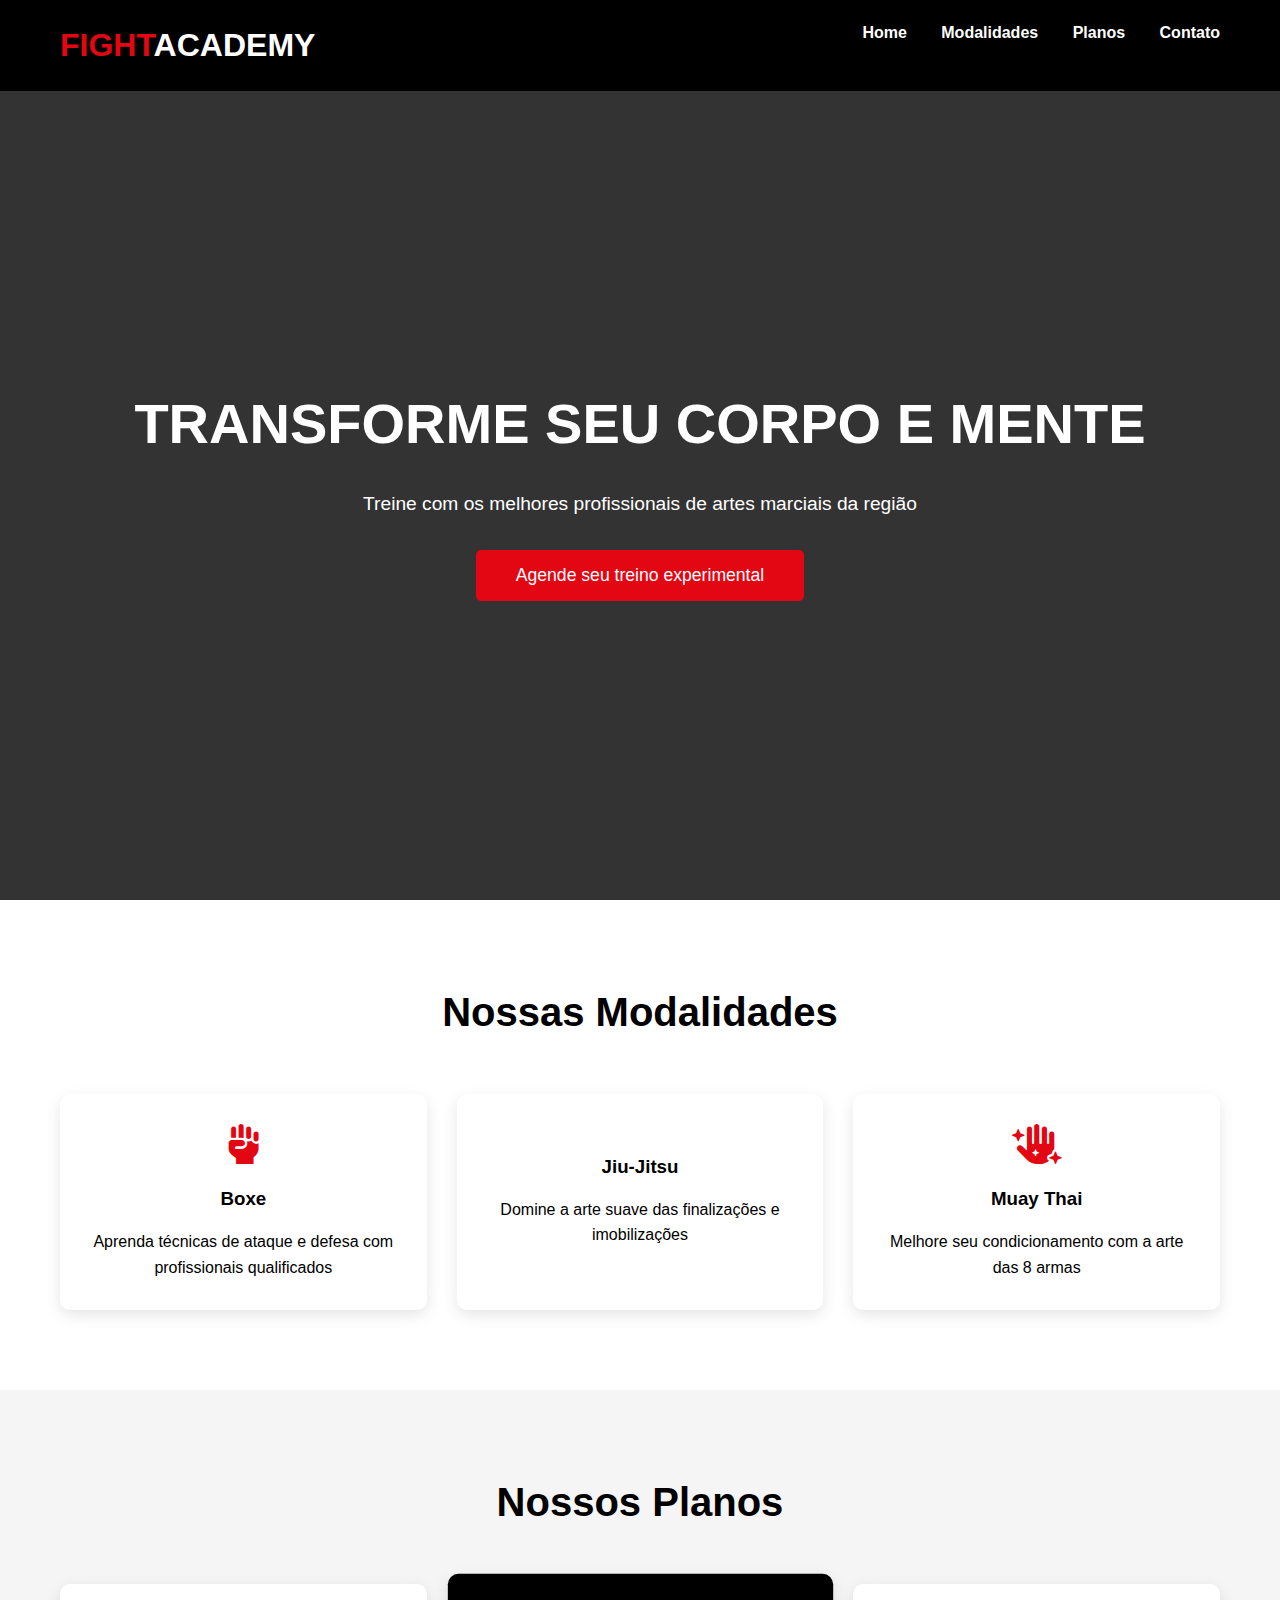
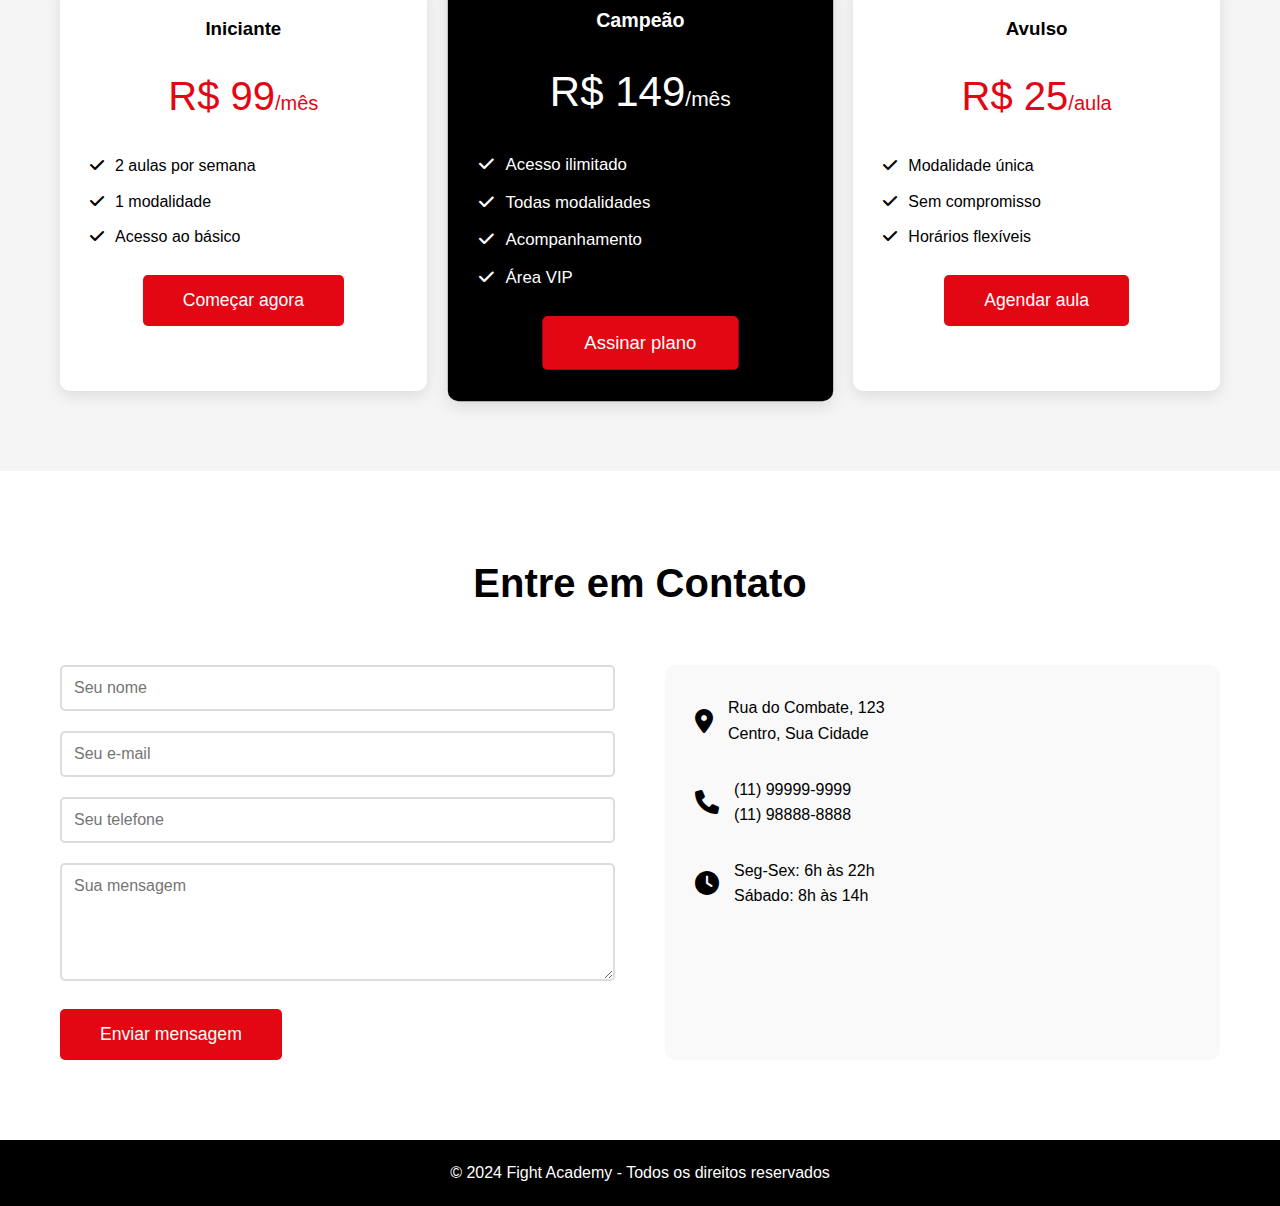
==== index.html @ f729830d "Add files via upload" ====
<!DOCTYPE html>
<html lang="pt-br">
<head>
    <meta charset="UTF-8">
    <meta name="viewport" content="width=device-width, initial-scale=1.0">
    <title>Fight Academy - Sua Melhor Versão</title>
    <link rel="stylesheet" href="style.css">
    <link rel="stylesheet" href="https://cdnjs.cloudflare.com/ajax/libs/font-awesome/6.0.0/css/all.min.css">
</head>
<body>
    <header>
        <div class="container">
            <h1 class="logo"><span>Fight</span>Academy</h1>
            <nav>
                <a href="#home">Home</a>
                <a href="#modalidades">Modalidades</a>
                <a href="#planos">Planos</a>
                <a href="#contato">Contato</a>
            </nav>
        </div>
    </header>

    <section class="hero" id="home">
        <div class="container">
            <div class="hero-content">
                <h1>Transforme seu corpo e mente</h1>
                <p>Treine com os melhores profissionais de artes marciais da região</p>
                <button class="cta-button">Agende seu treino experimental</button>
            </div>
        </div>
    </section>

    <section class="modalidades" id="modalidades">
        <div class="container">
            <h2>Nossas Modalidades</h2>
            <div class="cards">
                <div class="card">
                    <i class="fa-solid fa-hand-fist"></i>
                    <h3>Boxe</h3>
                    <p>Aprenda técnicas de ataque e defesa com profissionais qualificados</p>
                </div>
                <div class="card">
                    <i class="fa-solid fa-person-wrestling"></i>
                    <h3>Jiu-Jitsu</h3>
                    <p>Domine a arte suave das finalizações e imobilizações</p>
                </div>
                <div class="card">
                    <i class="fa-solid fa-hand-sparkles"></i>
                    <h3>Muay Thai</h3>
                    <p>Melhore seu condicionamento com a arte das 8 armas</p>
                </div>
            </div>
        </div>
    </section>

    <section class="planos" id="planos">
        <div class="container">
            <h2>Nossos Planos</h2>
            <div class="cards plano">
                <div class="card-plano">
                    <h3>Iniciante</h3>
                    <div class="preco">R$ 99<span>/mês</span></div>
                    <ul>
                        <li><i class="fa-solid fa-check vermelho"></i> 2 aulas por semana</li>
                        <li><i class="fa-solid fa-check vermelho"></i> 1 modalidade</li>
                        <li><i class="fa-solid fa-check vermelho"></i> Acesso ao básico</li>
                    </ul>
                    <button class="cta-button">Começar agora</button>
                </div>

                <div class="card-plano destaque">
                    <h3>Campeão</h3>
                    <div class="preco">R$ 149<span>/mês</span></div>
                    <ul>
                        <li><i class="fa-solid fa-check vermelho"></i> Acesso ilimitado</li>
                        <li><i class="fa-solid fa-check vermelho"></i> Todas modalidades</li>
                        <li><i class="fa-solid fa-check vermelho"></i> Acompanhamento</li>
                        <li><i class="fa-solid fa-check vermelho"></i> Área VIP</li>
                    </ul>
                    <button class="cta-button">Assinar plano</button>
                </div>

                <div class="card-plano">
                    <h3>Avulso</h3>
                    <div class="preco">R$ 25<span>/aula</span></div>
                    <ul>
                        <li><i class="fa-solid fa-check vermelho"></i> Modalidade única</li>
                        <li><i class="fa-solid fa-check vermelho"></i> Sem compromisso</li>
                        <li><i class="fa-solid fa-check vermelho"></i> Horários flexíveis</li>
                    </ul>
                    <button class="cta-button">Agendar aula</button>
                </div>
            </div>
        </div>
    </section>

    <section class="contato" id="contato">
        <div class="container">
            <h2>Entre em Contato</h2>
            <div id="form-status" class="form-status"></div>
            <div class="contato-content">
                <form class="contato-form" id="contatoForm" action="https://script.google.com/macros/s/AKfycbwcbn2Hwbp_YEuzOQ_D5yuPIqs0CC9_hliAOOfGq5In41Mh2wXVx2UPx7A0icIXFYeO5A/exec" method="POST">
                    <input type="hidden" name="timestamp" id="formTimestamp">
                    <input type="text" name="honeypot" style="display:none">
                    
                    <input type="text" name="nome" placeholder="Seu nome" required>
                    <input type="email" name="email" placeholder="Seu e-mail" required>
                    <input type="tel" name="telefone" placeholder="Seu telefone">
                    <textarea name="mensagem" rows="5" placeholder="Sua mensagem" required></textarea>
                    <button type="submit" class="cta-button">Enviar mensagem</button>
                </form>

                <div class="contato-info">
                    <div class="info-item">
                        <i class="fa-solid fa-map-marker-alt vermelho"></i>
                        <p>Rua do Combate, 123<br>Centro, Sua Cidade</p>
                    </div>
                    <div class="info-item">
                        <i class="fa-solid fa-phone vermelho"></i>
                        <p>(11) 99999-9999<br>(11) 98888-8888</p>
                    </div>
                    <div class="info-item">
                        <i class="fa-solid fa-clock vermelho"></i>
                        <p>Seg-Sex: 6h às 22h<br>Sábado: 8h às 14h</p>
                    </div>
                </div>
            </div>
        </div>
    </section>

    <footer>
        <div class="container">
            <p>© 2024 Fight Academy - Todos os direitos reservados</p>
        </div>
    </footer>
    <script src="script.js"></script>
</body>
</html>
---- style.css ----
/* Variáveis de cores */
:root {
    --vermelho: #e30613;
    --preto: #000000;
    --branco: #ffffff;
}

/* Reset e configurações básicas */
* {
    margin: 0;
    padding: 0;
    box-sizing: border-box;
    font-family: 'Arial', sans-serif;
}

body {
    line-height: 1.6;
}

.container {
    max-width: 1200px;
    margin: 0 auto;
    padding: 0 20px;
}

/* Header */
header {
    background-color: var(--preto);
    padding: 20px 0;
    position: fixed;
    width: 100%;
    z-index: 1000;
}

.logo {
    color: var(--branco);
    font-size: 2em;
    font-weight: bold;
    text-transform: uppercase;
    display: inline-block;
}

.logo span {
    color: var(--vermelho);
}

nav {
    float: right;
}

nav a {
    color: var(--branco);
    text-decoration: none;
    margin-left: 30px;
    font-weight: bold;
    transition: color 0.3s;
}

nav a:hover {
    color: var(--vermelho);
}

/* Seção Hero */
.hero {
    background: linear-gradient(rgba(0,0,0,0.8), rgba(0,0,0,0.8)),
                url('https://images.unsplash.com/photo-1550345332-09e3ac987658');
    background-size: cover;
    background-position: center;
    height: 100vh;
    display: flex;
    align-items: center;
    text-align: center;
    color: var(--branco);
    padding-top: 80px;
}

.hero-content h1 {
    font-size: 3.5em;
    margin-bottom: 20px;
    text-transform: uppercase;
}

.hero-content p {
    font-size: 1.2em;
    margin-bottom: 30px;
}

/* Botão CTA */
.cta-button {
    background-color: var(--vermelho);
    color: var(--branco);
    padding: 15px 40px;
    border: none;
    border-radius: 5px;
    font-size: 1.1em;
    cursor: pointer;
    transition: background-color 0.3s;
}

.cta-button:hover {
    background-color: #c10510;
}

/* Modalidades */
.modalidades {
    padding: 80px 0;
    background-color: var(--branco);
}

.modalidades h2 {
    text-align: center;
    font-size: 2.5em;
    margin-bottom: 50px;
    color: var(--preto);
}

.cards {
    display: grid;
    grid-template-columns: repeat(auto-fit, minmax(300px, 1fr));
    gap: 30px;
}

.card {
    background-color: var(--branco);
    padding: 30px;
    border-radius: 10px;
    box-shadow: 0 5px 15px rgba(0,0,0,0.1);
    text-align: center;
}

.card i {
    font-size: 2.5em;
    color: var(--vermelho);
    margin-bottom: 20px;
}

.card h3 {
    color: var(--preto);
    margin-bottom: 15px;
}

/* Footer */
footer {
    background-color: var(--preto);
    color: var(--branco);
    padding: 20px 0;
    text-align: center;
}

/* Responsivo */
@media (max-width: 768px) {
    nav {
        float: none;
        text-align: center;
        margin-top: 15px;
    }

    nav a {
        margin: 0 15px;
    }

    .hero-content h1 {
        font-size: 2.5em;
    }

    .cards {
        grid-template-columns: 1fr;
    }
}

/* Seção Planos */
.planos {
    padding: 80px 0;
    background-color: #f5f5f5;
}

.planos h2 {
    text-align: center;
    font-size: 2.5em;
    margin-bottom: 50px;
    color: var(--preto);
}

.cards.plano {
    display: grid;
    gap: 30px;
    grid-template-columns: repeat(auto-fit, minmax(280px, 1fr));
}

.card-plano {
    background-color: var(--branco);
    padding: 30px;
    border-radius: 10px;
    text-align: center;
    box-shadow: 0 5px 15px rgba(0,0,0,0.1);
}

.card-plano.destaque {
    transform: scale(1.05);
    background-color: var(--preto);
    color: var(--branco);
}

.card-plano.destaque h3,
.card-plano.destaque .preco {
    color: var(--branco);
}

.preco {
    font-size: 2.5em;
    color: var(--vermelho);
    margin: 20px 0;
}

.preco span {
    font-size: 0.5em;
    color: inherit;
}

.card-plano ul {
    list-style: none;
    margin: 25px 0;
}

.card-plano li {
    margin: 10px 0;
    text-align: left;
    padding-left: 25px;
    position: relative;
}

.card-plano li i {
    position: absolute;
    left: 0;
    top: 4px;
}

/* Seção Contato */
.contato {
    padding: 80px 0;
    background-color: var(--branco);
}

.contato h2 {
    text-align: center;
    font-size: 2.5em;
    margin-bottom: 50px;
    color: var(--preto);
}

.contato-content {
    display: grid;
    grid-template-columns: 1fr 1fr;
    gap: 50px;
}

.contato-form input,
.contato-form textarea {
    width: 100%;
    padding: 12px;
    margin-bottom: 20px;
    border: 2px solid #ddd;
    border-radius: 5px;
    font-size: 1em;
}

.contato-form input:focus,
.contato-form textarea:focus {
    outline: none;
    border-color: var(--vermelho);
}

.contato-info {
    background-color: #f9f9f9;
    padding: 30px;
    border-radius: 10px;
}

.info-item {
    margin-bottom: 30px;
    display: flex;
    align-items: center;
    gap: 15px;
}

.info-item i {
    font-size: 1.5em;
}

/* Responsivo */
@media (max-width: 768px) {
    .contato-content {
        grid-template-columns: 1fr;
    }
    
    .card-plano.destaque {
        transform: scale(1);
    }
}

/* Página de obrigado */
.hero-content .cta-wrapper {
    margin-top: 40px;
}

/* Animação de check */
.check-animation {
    width: 100px;
    height: 100px;
    border-radius: 50%;
    background-color: var(--vermelho);
    margin: 0 auto 30px;
    position: relative;
    animation: scaleUp 0.5s ease-in-out;
}

.check-animation::after {
    content: '';
    position: absolute;
    left: 25px;
    top: 45px;
    width: 40px;
    height: 20px;
    border-left: 5px solid var(--branco);
    border-bottom: 5px solid var(--branco);
    transform: rotate(-45deg);
}

@keyframes scaleUp {
    0% { transform: scale(0) }
    80% { transform: scale(1.1) }
    100% { transform: scale(1) }
}

.form-status {
    margin: 20px 0;
    text-align: center;
  }
  
  .success-message {
    color: #2ecc71;
    background: #ecfdf5;
    padding: 15px;
    border-radius: 5px;
    border: 1px solid #2ecc71;
  }
  
  .error-message {
    color: #e74c3c;
    background: #fef2f2;
    padding: 15px;
    border-radius: 5px;
    border: 1px solid #e74c3c;
  }
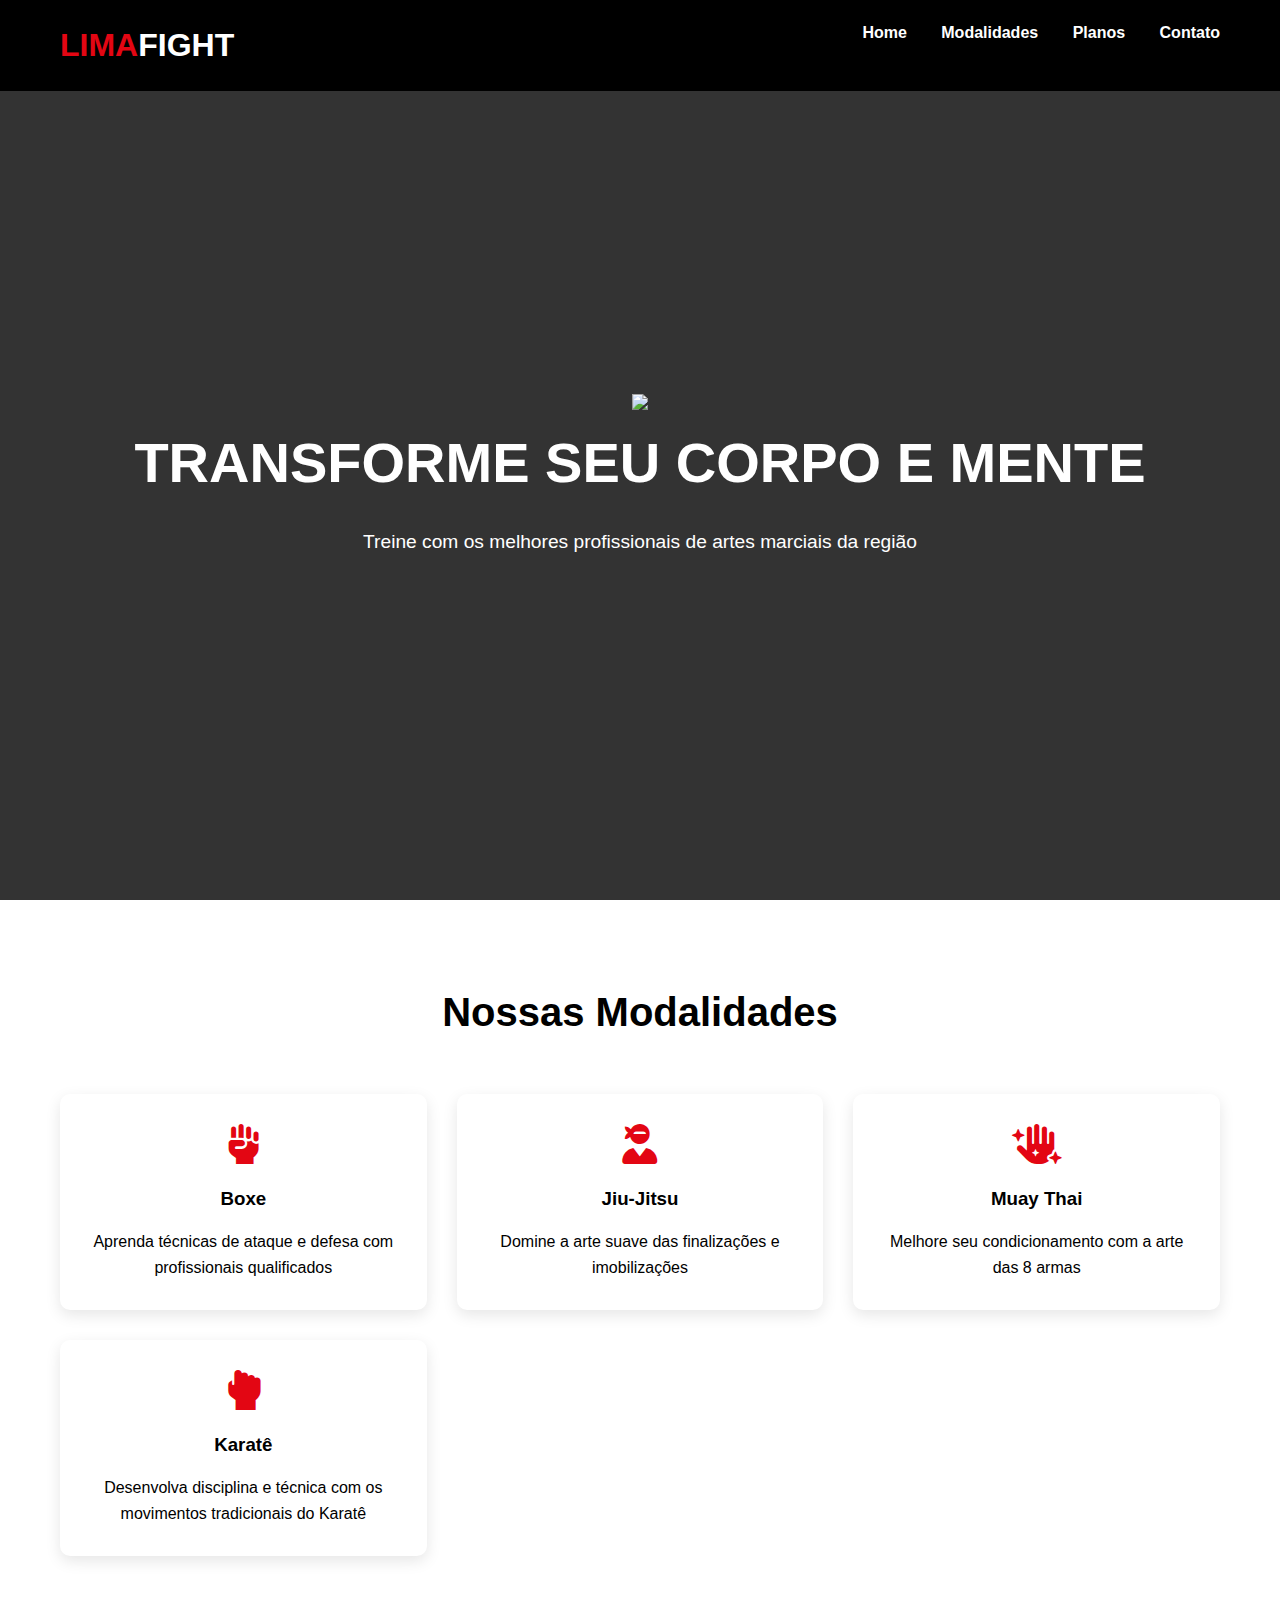
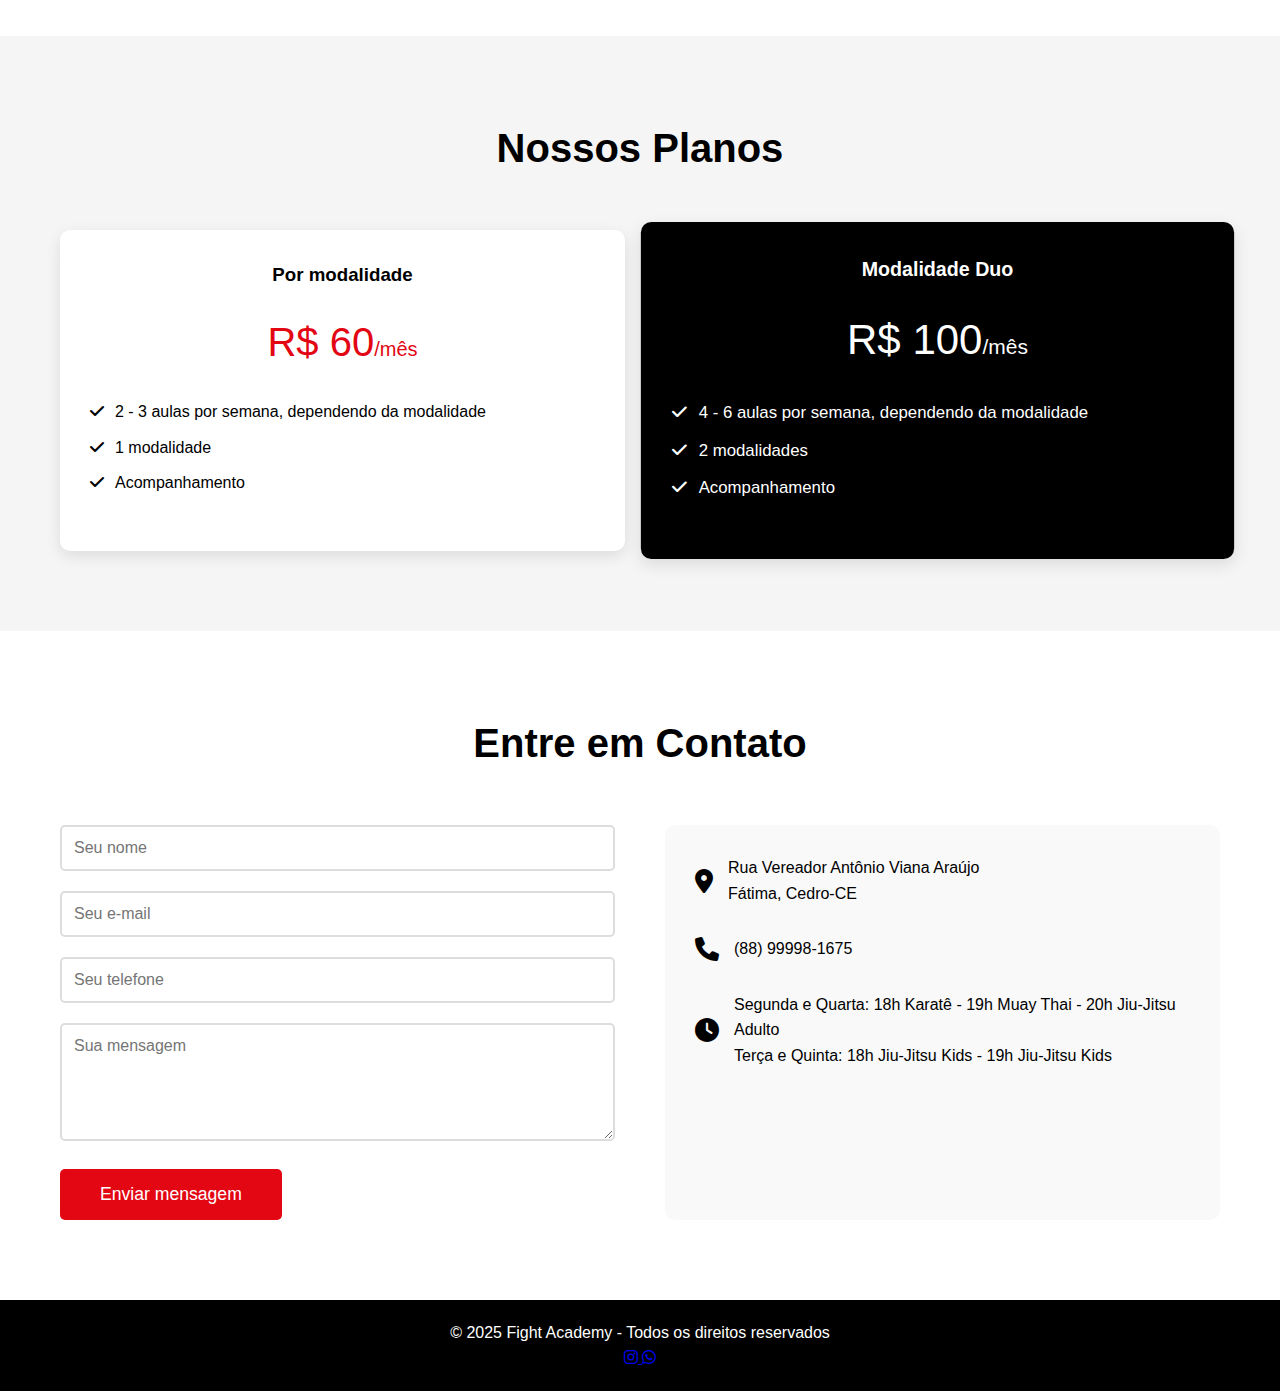
==== commit 215c1e3d: "Update index.html" ====
--- a/index.html
+++ b/index.html
@@ -3,136 +3,142 @@
 <head>
     <meta charset="UTF-8">
     <meta name="viewport" content="width=device-width, initial-scale=1.0">
-    <title>Fight Academy - Sua Melhor Versão</title>
+    <title>Lima Fight- Sua Melhor Versão</title>
     <link rel="stylesheet" href="style.css">
     <link rel="stylesheet" href="https://cdnjs.cloudflare.com/ajax/libs/font-awesome/6.0.0/css/all.min.css">
+    <link rel="preconnect" href="https://fonts.googleapis.com">
+    <link rel="preconnect" href="https://fonts.gstatic.com" crossorigin>
+    <link href="https://fonts.googleapis.com/css2?family=League+Spartan:wght@100..900&display=swap" rel="stylesheet">
 </head>
 <body>
-    <header>
-        <div class="container">
-            <h1 class="logo"><span>Fight</span>Academy</h1>
-            <nav>
-                <a href="#home">Home</a>
-                <a href="#modalidades">Modalidades</a>
-                <a href="#planos">Planos</a>
-                <a href="#contato">Contato</a>
-            </nav>
+  <header>
+    <div class="container">
+      <h1 class="logo"><span>Lima</span>Fight</h1>
+      <nav class="nav-links">
+        <a href="#home">Home</a>
+        <a href="#modalidades">Modalidades</a>
+        <a href="#planos">Planos</a>
+        <a href="#contato">Contato</a>
+      </nav>
+      
+    </div>
+  </header>
+
+  <section class="hero" id="home">
+    <div class="container">
+        <img src="logo_limafight.png">
+      <div class="hero-content">
+        <h1>Transforme seu corpo e mente</h1>
+        <p>Treine com os melhores profissionais de artes marciais da região</p>
+      </div>
+    </div>
+  </section>
+
+  <section class="modalidades" id="modalidades">
+    <div class="container">
+      <h2>Nossas Modalidades</h2>
+      <div class="cards">
+        <div class="card">
+          <i class="fa-solid fa-hand-fist"></i>
+          <h3>Boxe</h3>
+          <p>Aprenda técnicas de ataque e defesa com profissionais qualificados</p>
         </div>
-    </header>
+        <div class="card">
+          <i class="fa-solid fa-user-ninja"></i>
+          <h3>Jiu-Jitsu</h3>
+          <p>Domine a arte suave das finalizações e imobilizações</p>
+        </div>
+        <div class="card">
+          <i class="fa-solid fa-hand-sparkles"></i>
+          <h3>Muay Thai</h3>
+          <p>Melhore seu condicionamento com a arte das 8 armas</p>
+        </div>
+        <div class="card">
+          <i class="fa-solid fa-hand-rock"></i>
+          <h3>Karatê</h3>
+          <p>Desenvolva disciplina e técnica com os movimentos tradicionais do Karatê</p>
+        </div>
+      </div>
+    </div>
+  </section>
 
-    <section class="hero" id="home">
-        <div class="container">
-            <div class="hero-content">
-                <h1>Transforme seu corpo e mente</h1>
-                <p>Treine com os melhores profissionais de artes marciais da região</p>
-                <button class="cta-button">Agende seu treino experimental</button>
-            </div>
+  <section class="planos" id="planos">
+    <div class="container">
+      <h2>Nossos Planos</h2>
+      <div class="cards plano">
+        <div class="card-plano">
+          <h3>Por modalidade</h3>
+          <div class="preco">R$ 60<span>/mês</span></div>
+          <ul>
+            <li><i class="fa-solid fa-check vermelho"></i> 2 - 3 aulas por semana, dependendo da modalidade</li>
+            <li><i class="fa-solid fa-check vermelho"></i> 1 modalidade</li>
+            <li><i class="fa-solid fa-check vermelho"></i> Acompanhamento</li>
+          </ul>
         </div>
-    </section>
 
-    <section class="modalidades" id="modalidades">
-        <div class="container">
-            <h2>Nossas Modalidades</h2>
-            <div class="cards">
-                <div class="card">
-                    <i class="fa-solid fa-hand-fist"></i>
-                    <h3>Boxe</h3>
-                    <p>Aprenda técnicas de ataque e defesa com profissionais qualificados</p>
-                </div>
-                <div class="card">
-                    <i class="fa-solid fa-person-wrestling"></i>
-                    <h3>Jiu-Jitsu</h3>
-                    <p>Domine a arte suave das finalizações e imobilizações</p>
-                </div>
-                <div class="card">
-                    <i class="fa-solid fa-hand-sparkles"></i>
-                    <h3>Muay Thai</h3>
-                    <p>Melhore seu condicionamento com a arte das 8 armas</p>
-                </div>
-            </div>
+        <div class="card-plano destaque">
+          <h3>Modalidade Duo</h3>
+          <div class="preco">R$ 100<span>/mês</span></div>
+          <ul>
+            <li><i class="fa-solid fa-check vermelho"></i> 4 - 6 aulas por semana, dependendo da modalidade</li>
+            <li><i class="fa-solid fa-check vermelho"></i> 2 modalidades</li>
+            <li><i class="fa-solid fa-check vermelho"></i> Acompanhamento</li>
+          </ul>
         </div>
-    </section>
+      </div>
+    </div>
+  </section>
 
-    <section class="planos" id="planos">
-        <div class="container">
-            <h2>Nossos Planos</h2>
-            <div class="cards plano">
-                <div class="card-plano">
-                    <h3>Iniciante</h3>
-                    <div class="preco">R$ 99<span>/mês</span></div>
-                    <ul>
-                        <li><i class="fa-solid fa-check vermelho"></i> 2 aulas por semana</li>
-                        <li><i class="fa-solid fa-check vermelho"></i> 1 modalidade</li>
-                        <li><i class="fa-solid fa-check vermelho"></i> Acesso ao básico</li>
-                    </ul>
-                    <button class="cta-button">Começar agora</button>
-                </div>
+  <section class="contato" id="contato">
+    <div class="container">
+      <h2>Entre em Contato</h2>
+      <div id="form-status" class="form-status"></div>
+      <div class="contato-content">
+        <form class="contato-form" id="contatoForm" action="https://script.google.com/macros/s/AKfycbwcbn2Hwbp_YEuzOQ_D5yuPIqs0CC9_hliAOOfGq5In41Mh2wXVx2UPx7A0icIXFYeO5A/exec" method="POST">
+          <input type="hidden" name="timestamp" id="formTimestamp">
+          <input type="text" name="honeypot" style="display:none">
+          <input type="text" name="nome" placeholder="Seu nome" required>
+          <input type="email" name="email" placeholder="Seu e-mail" required>
+          <input type="tel" name="telefone" placeholder="Seu telefone">
+          <textarea name="mensagem" rows="5" placeholder="Sua mensagem" required></textarea>
+          <button type="submit" class="cta-button">Enviar mensagem</button>
+        </form>
 
-                <div class="card-plano destaque">
-                    <h3>Campeão</h3>
-                    <div class="preco">R$ 149<span>/mês</span></div>
-                    <ul>
-                        <li><i class="fa-solid fa-check vermelho"></i> Acesso ilimitado</li>
-                        <li><i class="fa-solid fa-check vermelho"></i> Todas modalidades</li>
-                        <li><i class="fa-solid fa-check vermelho"></i> Acompanhamento</li>
-                        <li><i class="fa-solid fa-check vermelho"></i> Área VIP</li>
-                    </ul>
-                    <button class="cta-button">Assinar plano</button>
-                </div>
+        <div class="contato-info">
+          <div class="info-item">
+            <i class="fa-solid fa-map-marker-alt vermelho"></i>
+            <p>Rua Vereador Antônio Viana Araújo<br>Fátima, Cedro-CE</p>
+          </div>
+          <div class="info-item">
+            <i class="fa-solid fa-phone vermelho"></i>
+            <p>(88) 99998-1675</p>
+          </div>
+          <div class="info-item">
+            <i class="fa-solid fa-clock vermelho"></i>
+            <p>
+              Segunda e Quarta: 18h Karatê - 19h Muay Thai - 20h Jiu-Jitsu Adulto<br>
+              Terça e Quinta: 18h Jiu-Jitsu Kids - 19h Jiu-Jitsu Kids
+            </p>
+          </div>
+        </div>
+      </div>
+    </div>
+  </section>
 
-                <div class="card-plano">
-                    <h3>Avulso</h3>
-                    <div class="preco">R$ 25<span>/aula</span></div>
-                    <ul>
-                        <li><i class="fa-solid fa-check vermelho"></i> Modalidade única</li>
-                        <li><i class="fa-solid fa-check vermelho"></i> Sem compromisso</li>
-                        <li><i class="fa-solid fa-check vermelho"></i> Horários flexíveis</li>
-                    </ul>
-                    <button class="cta-button">Agendar aula</button>
-                </div>
-            </div>
-        </div>
-    </section>
-
-    <section class="contato" id="contato">
-        <div class="container">
-            <h2>Entre em Contato</h2>
-            <div id="form-status" class="form-status"></div>
-            <div class="contato-content">
-                <form class="contato-form" id="contatoForm" action="https://script.google.com/macros/s/AKfycbwcbn2Hwbp_YEuzOQ_D5yuPIqs0CC9_hliAOOfGq5In41Mh2wXVx2UPx7A0icIXFYeO5A/exec" method="POST">
-                    <input type="hidden" name="timestamp" id="formTimestamp">
-                    <input type="text" name="honeypot" style="display:none">
-                    
-                    <input type="text" name="nome" placeholder="Seu nome" required>
-                    <input type="email" name="email" placeholder="Seu e-mail" required>
-                    <input type="tel" name="telefone" placeholder="Seu telefone">
-                    <textarea name="mensagem" rows="5" placeholder="Sua mensagem" required></textarea>
-                    <button type="submit" class="cta-button">Enviar mensagem</button>
-                </form>
-
-                <div class="contato-info">
-                    <div class="info-item">
-                        <i class="fa-solid fa-map-marker-alt vermelho"></i>
-                        <p>Rua do Combate, 123<br>Centro, Sua Cidade</p>
-                    </div>
-                    <div class="info-item">
-                        <i class="fa-solid fa-phone vermelho"></i>
-                        <p>(11) 99999-9999<br>(11) 98888-8888</p>
-                    </div>
-                    <div class="info-item">
-                        <i class="fa-solid fa-clock vermelho"></i>
-                        <p>Seg-Sex: 6h às 22h<br>Sábado: 8h às 14h</p>
-                    </div>
-                </div>
-            </div>
-        </div>
-    </section>
-
-    <footer>
-        <div class="container">
-            <p>© 2024 Fight Academy - Todos os direitos reservados</p>
-        </div>
-    </footer>
-    <script src="script.js"></script>
+  <footer>
+    <div class="container">
+      <p>© 2025 Fight Academy - Todos os direitos reservados</p>
+      <div class="social-icons">
+        <a href="https://www.instagram.com/lima_fight" target="_blank" aria-label="Instagram">
+          <i class="fa-brands fa-instagram"></i>
+        </a>
+        <a href="https://wa.me/5588999981675" target="_blank" aria-label="WhatsApp">
+          <i class="fa-brands fa-whatsapp"></i>
+        </a>
+      </div>
+    </div>
+  </footer>
+    
+  <script src="script.js"></script>
 </body>
-</html>+</html>
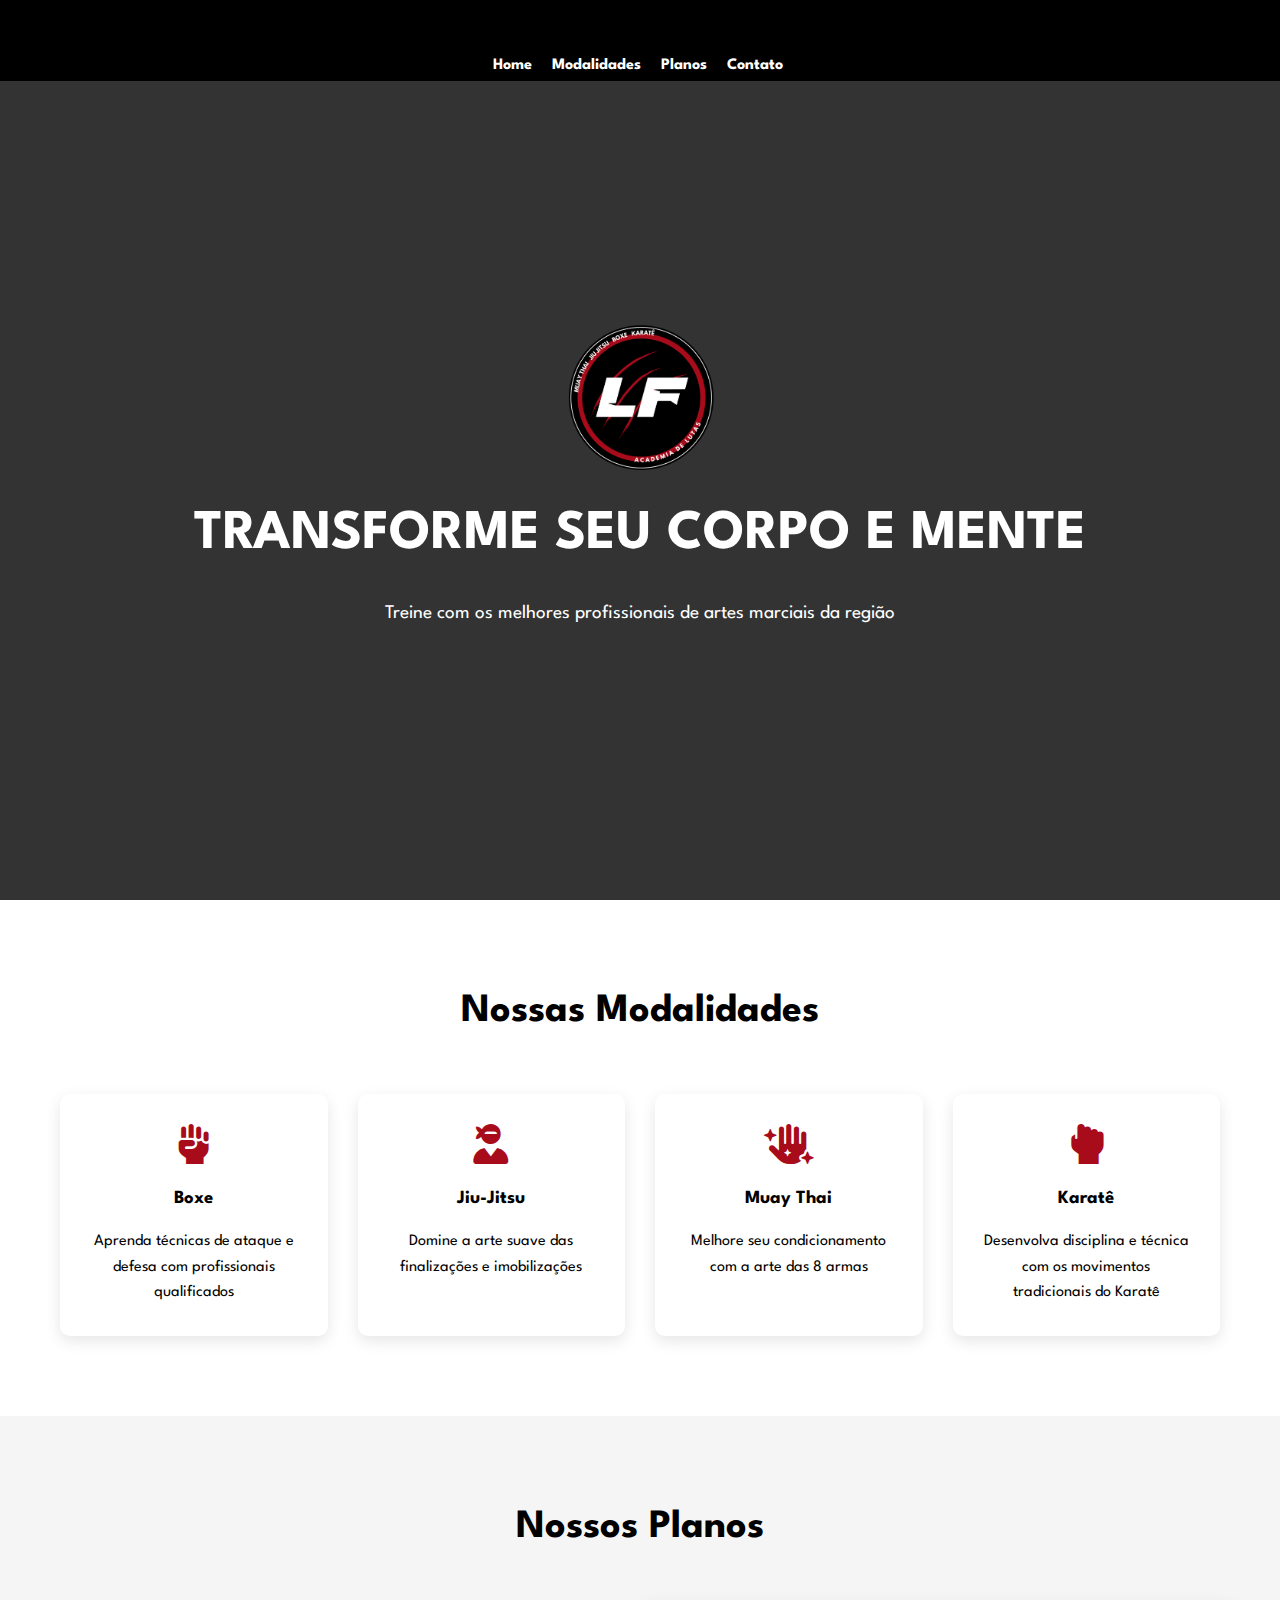
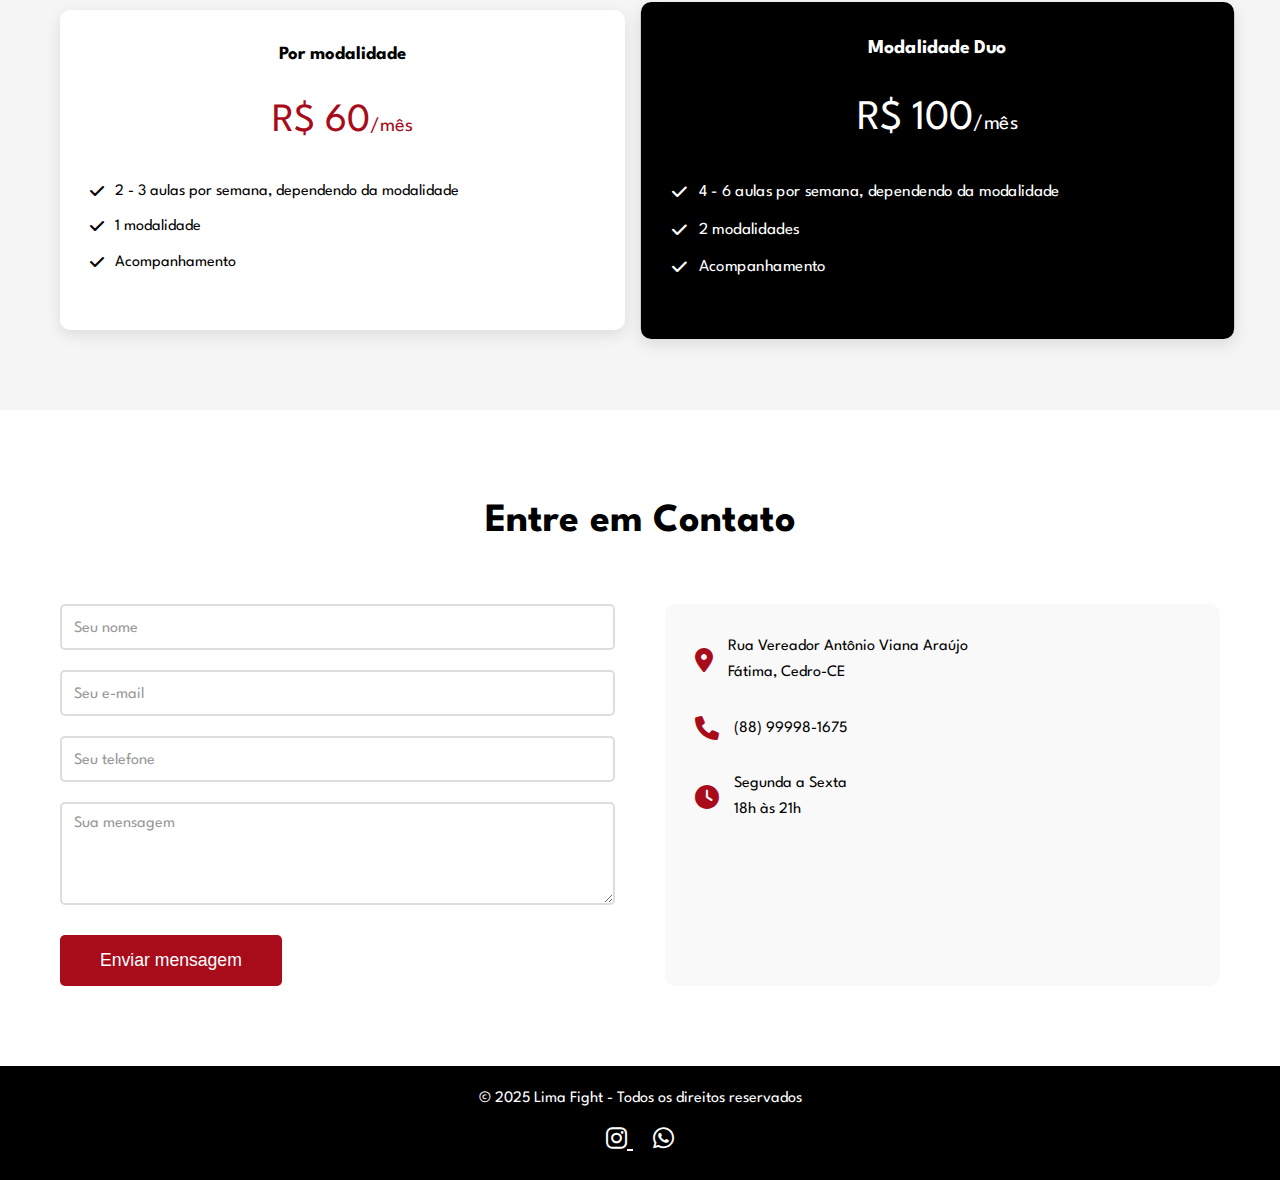
==== commit 6ffe20cc: "Update index.html" ====
--- a/index.html
+++ b/index.html
@@ -13,16 +13,25 @@
 <body>
   <header>
     <div class="container">
-      <h1 class="logo"><span>Lima</span>Fight</h1>
-      <nav class="nav-links">
-        <a href="#home">Home</a>
-        <a href="#modalidades">Modalidades</a>
-        <a href="#planos">Planos</a>
-        <a href="#contato">Contato</a>
-      </nav>
-      
+      <div class="header-content">
+        <div class="scroll-progress"></div>
+
+        <h1 class="logo">Academia Lima Fight</h1>
+  
+        <nav class="nav-links">
+          <a href="#home">Home</a>
+          <a href="#modalidades">Modalidades</a>
+          <a href="#planos">Planos</a>
+          <a href="#contato">Contato</a>
+        </nav>
+
+        <div class="menu-toggle">
+          <div class="hamburger"></div>
+        </div>
+      </div>
     </div>
   </header>
+  
 
   <section class="hero" id="home">
     <div class="container">
@@ -60,8 +69,8 @@
         </div>
       </div>
     </div>
-  </section>
-
+  </section>  
+  
   <section class="planos" id="planos">
     <div class="container">
       <h2>Nossos Planos</h2>
@@ -115,10 +124,10 @@
           </div>
           <div class="info-item">
             <i class="fa-solid fa-clock vermelho"></i>
-            <p>
-              Segunda e Quarta: 18h Karatê - 19h Muay Thai - 20h Jiu-Jitsu Adulto<br>
-              Terça e Quinta: 18h Jiu-Jitsu Kids - 19h Jiu-Jitsu Kids
-            </p>
+            <div class="horario-funcionamento">
+              <p>Segunda a Sexta</p>
+              <p class="destaque-horario">18h às 21h</p>
+            </div>
           </div>
         </div>
       </div>
@@ -127,7 +136,7 @@
 
   <footer>
     <div class="container">
-      <p>© 2025 Fight Academy - Todos os direitos reservados</p>
+      <p>© 2025 Lima Fight - Todos os direitos reservados</p>
       <div class="social-icons">
         <a href="https://www.instagram.com/lima_fight" target="_blank" aria-label="Instagram">
           <i class="fa-brands fa-instagram"></i>
--- a/style.css
+++ b/style.css
@@ -1,354 +1,335 @@
-/* Variáveis de cores */
+@import url('https://fonts.googleapis.com/css2?family=League+Spartan:wght@400;700&display=swap');
+
+
 :root {
-    --vermelho: #e30613;
-    --preto: #000000;
-    --branco: #ffffff;
-}
-
-/* Reset e configurações básicas */
+  --vermelho: #A80C1B;
+  --preto: #000000;
+  --branco: #ffffff;
+  --font-family: 'League Spartan', sans-serif;
+}
+
 * {
-    margin: 0;
-    padding: 0;
-    box-sizing: border-box;
-    font-family: 'Arial', sans-serif;
+  margin: 0;
+  padding: 0;
+  box-sizing: border-box;
 }
 
 body {
-    line-height: 1.6;
+  line-height: 1.6;
+  font-family: var(--font-family);
 }
 
 .container {
-    max-width: 1200px;
-    margin: 0 auto;
-    padding: 0 20px;
-}
-
-/* Header */
+  max-width: 1200px;
+  margin: 0 auto;
+  padding: 0 20px;
+}
+
 header {
-    background-color: var(--preto);
-    padding: 20px 0;
-    position: fixed;
-    width: 100%;
-    z-index: 1000;
-}
-
-.logo {
-    color: var(--branco);
-    font-size: 2em;
-    font-weight: bold;
-    text-transform: uppercase;
-    display: inline-block;
-}
-
-.logo span {
-    color: var(--vermelho);
-}
-
-nav {
-    float: right;
-}
-
-nav a {
-    color: var(--branco);
-    text-decoration: none;
-    margin-left: 30px;
-    font-weight: bold;
-    transition: color 0.3s;
-}
-
-nav a:hover {
-    color: var(--vermelho);
-}
-
-/* Seção Hero */
+  background-color: var(--preto);
+  padding: 2px 0; 
+  position: fixed;
+  width: 100%;
+  z-index: 1000;
+  display: flex;
+  align-items: center;
+  justify-content: space-between;
+}
+
+.logo img {
+  height: 140px;
+  display: block;
+}
+nav{
+  margin: 0;
+}
+.nav-links {
+  list-style: none;
+  display: flex;
+  gap: 20px;
+}
+.nav-links a {
+  text-decoration: none;
+  color: var(--branco);
+  font-weight: bold;
+}
+
 .hero {
-    background: linear-gradient(rgba(0,0,0,0.8), rgba(0,0,0,0.8)),
-                url('https://images.unsplash.com/photo-1550345332-09e3ac987658');
-    background-size: cover;
-    background-position: center;
-    height: 100vh;
-    display: flex;
-    align-items: center;
-    text-align: center;
-    color: var(--branco);
-    padding-top: 80px;
+  background: linear-gradient(rgba(0, 0, 0, 0.8), rgba(0, 0, 0, 0.8)),
+    url('https://images.unsplash.com/photo-1550345332-09e3ac987658');
+  background-size: cover;
+  background-position: center;
+  height: 100vh;
+  display: flex;
+  flex-direction: column; 
+  align-items: center;
+  justify-content: center;
+  text-align: center;
+  color: var(--branco);
+  padding-top: 80px; 
+}
+
+.hero img {
+  display: block;
+  margin: 0 auto 20px; 
+  height: 150px;       
+}
+
+.hero .logo {
+  margin-bottom: 20px;
+}
+.hero .logo img {
+  height: 100px;
+  width: auto;
 }
 
 .hero-content h1 {
-    font-size: 3.5em;
-    margin-bottom: 20px;
-    text-transform: uppercase;
+  font-size: 3.5em;
+  margin-bottom: 20px;
+  text-transform: uppercase;
 }
 
 .hero-content p {
-    font-size: 1.2em;
-    margin-bottom: 30px;
-}
-
-/* Botão CTA */
+  font-size: 1.2em;
+  margin-bottom: 30px;
+}
+
 .cta-button {
-    background-color: var(--vermelho);
-    color: var(--branco);
-    padding: 15px 40px;
-    border: none;
-    border-radius: 5px;
-    font-size: 1.1em;
-    cursor: pointer;
-    transition: background-color 0.3s;
-}
-
+  background-color: var(--vermelho);
+  color: var(--branco);
+  padding: 15px 40px;
+  border: none;
+  border-radius: 5px;
+  font-size: 1.1em;
+  cursor: pointer;
+  transition: background-color 0.3s;
+  text-decoration: none;
+}
 .cta-button:hover {
-    background-color: #c10510;
-}
-
-/* Modalidades */
+  background-color: #c10510;
+}
+
 .modalidades {
-    padding: 80px 0;
-    background-color: var(--branco);
-}
-
+  padding: 80px 0;
+  background-color: var(--branco);
+}
 .modalidades h2 {
-    text-align: center;
-    font-size: 2.5em;
-    margin-bottom: 50px;
-    color: var(--preto);
-}
-
+  text-align: center;
+  font-size: 2.5em;
+  margin-bottom: 50px;
+  color: var(--preto);
+}
 .cards {
-    display: grid;
+  display: grid;
+  grid-template-columns: repeat(4, 1fr);
+  gap: 30px;
+}
+.card {
+  background-color: var(--branco);
+  padding: 30px;
+  border-radius: 10px;
+  box-shadow: 0 5px 15px rgba(0, 0, 0, 0.1);
+  text-align: center;
+  transition: transform 0.3s, box-shadow 0.3s;
+}
+.card:hover {
+  transform: translateY(-10px);
+  box-shadow: 0 8px 16px rgba(0, 0, 0, 0.2);
+}
+.card i {
+  font-size: 2.5em;
+  color: var(--vermelho);
+  margin-bottom: 20px;
+}
+.card h3 {
+  color: var(--preto);
+  margin-bottom: 15px;
+}
+
+@media (max-width: 768px) {
+  .cards {
     grid-template-columns: repeat(auto-fit, minmax(300px, 1fr));
-    gap: 30px;
-}
-
-.card {
-    background-color: var(--branco);
-    padding: 30px;
-    border-radius: 10px;
-    box-shadow: 0 5px 15px rgba(0,0,0,0.1);
-    text-align: center;
-}
-
-.card i {
-    font-size: 2.5em;
-    color: var(--vermelho);
-    margin-bottom: 20px;
-}
-
-.card h3 {
-    color: var(--preto);
-    margin-bottom: 15px;
-}
-
-/* Footer */
-footer {
-    background-color: var(--preto);
-    color: var(--branco);
-    padding: 20px 0;
-    text-align: center;
-}
-
-/* Responsivo */
-@media (max-width: 768px) {
-    nav {
-        float: none;
-        text-align: center;
-        margin-top: 15px;
-    }
-
-    nav a {
-        margin: 0 15px;
-    }
-
-    .hero-content h1 {
-        font-size: 2.5em;
-    }
-
-    .cards {
-        grid-template-columns: 1fr;
-    }
-}
-
-/* Seção Planos */
+  }
+}
+
 .planos {
-    padding: 80px 0;
-    background-color: #f5f5f5;
-}
-
+  padding: 80px 0;
+  background-color: #f5f5f5;
+}
 .planos h2 {
-    text-align: center;
-    font-size: 2.5em;
-    margin-bottom: 50px;
-    color: var(--preto);
-}
-
+  text-align: center;
+  font-size: 2.5em;
+  margin-bottom: 50px;
+  color: var(--preto);
+}
 .cards.plano {
-    display: grid;
-    gap: 30px;
-    grid-template-columns: repeat(auto-fit, minmax(280px, 1fr));
-}
-
+  display: grid;
+  gap: 30px;
+  grid-template-columns: repeat(auto-fit, minmax(280px, 1fr));
+}
 .card-plano {
-    background-color: var(--branco);
-    padding: 30px;
-    border-radius: 10px;
-    text-align: center;
-    box-shadow: 0 5px 15px rgba(0,0,0,0.1);
-}
-
+  background-color: var(--branco);
+  padding: 30px;
+  border-radius: 10px;
+  text-align: center;
+  box-shadow: 0 5px 15px rgba(0, 0, 0, 0.1);
+}
 .card-plano.destaque {
-    transform: scale(1.05);
-    background-color: var(--preto);
-    color: var(--branco);
-}
-
+  transform: scale(1.05);
+  background-color: var(--preto);
+  color: var(--branco);
+}
 .card-plano.destaque h3,
 .card-plano.destaque .preco {
-    color: var(--branco);
-}
-
+  color: var(--branco);
+}
 .preco {
-    font-size: 2.5em;
-    color: var(--vermelho);
-    margin: 20px 0;
-}
-
+  font-size: 2.5em;
+  color: var(--vermelho);
+  margin: 20px 0;
+}
 .preco span {
-    font-size: 0.5em;
-    color: inherit;
-}
-
+  font-size: 0.5em;
+  color: inherit;
+}
 .card-plano ul {
-    list-style: none;
-    margin: 25px 0;
-}
-
+  list-style: none;
+  margin: 25px 0;
+}
 .card-plano li {
-    margin: 10px 0;
-    text-align: left;
-    padding-left: 25px;
-    position: relative;
-}
-
+  margin: 10px 0;
+  text-align: left;
+  padding-left: 25px;
+  position: relative;
+}
 .card-plano li i {
-    position: absolute;
-    left: 0;
-    top: 4px;
-}
-
-/* Seção Contato */
+  position: absolute;
+  left: 0;
+  top: 4px;
+}
+
 .contato {
-    padding: 80px 0;
-    background-color: var(--branco);
-}
-
+  padding: 80px 0;
+  background-color: var(--branco);
+}
 .contato h2 {
-    text-align: center;
-    font-size: 2.5em;
-    margin-bottom: 50px;
-    color: var(--preto);
-}
-
+  text-align: center;
+  font-size: 2.5em;
+  margin-bottom: 50px;
+  color: var(--preto);
+}
 .contato-content {
-    display: grid;
-    grid-template-columns: 1fr 1fr;
-    gap: 50px;
-}
-
+  display: grid;
+  grid-template-columns: 1fr 1fr;
+  gap: 50px;
+}
 .contato-form input,
 .contato-form textarea {
-    width: 100%;
-    padding: 12px;
-    margin-bottom: 20px;
-    border: 2px solid #ddd;
-    border-radius: 5px;
-    font-size: 1em;
-}
-
+  width: 100%;
+  padding: 12px;
+  margin-bottom: 20px;
+  border: 2px solid #ddd;
+  border-radius: 5px;
+  font-size: 1em;
+}
 .contato-form input:focus,
 .contato-form textarea:focus {
-    outline: none;
-    border-color: var(--vermelho);
+  outline: none;
+  border-color: var(--vermelho);
+}
+
+input::placeholder,
+textarea::placeholder {
+  font-family: var(--font-family, 'Arial, sans-serif');
+  font-size: 1em;
+  color: #999; 
 }
 
 .contato-info {
-    background-color: #f9f9f9;
-    padding: 30px;
-    border-radius: 10px;
-}
-
+  background-color: #f9f9f9;
+  padding: 30px;
+  border-radius: 10px;
+}
 .info-item {
-    margin-bottom: 30px;
-    display: flex;
-    align-items: center;
-    gap: 15px;
-}
-
+  margin-bottom: 30px;
+  display: flex;
+  align-items: center;
+  gap: 15px;
+}
 .info-item i {
-    font-size: 1.5em;
-}
-
-/* Responsivo */
+  font-size: 1.5em;
+  color: var(--vermelho);
+}
+
 @media (max-width: 768px) {
-    .contato-content {
-        grid-template-columns: 1fr;
-    }
-    
-    .card-plano.destaque {
-        transform: scale(1);
-    }
-}
-
-/* Página de obrigado */
-.hero-content .cta-wrapper {
-    margin-top: 40px;
-}
-
-/* Animação de check */
+  .contato-content {
+    grid-template-columns: 1fr;
+  }
+  .card-plano.destaque {
+    transform: scale(1);
+  }
+}
+
 .check-animation {
-    width: 100px;
-    height: 100px;
-    border-radius: 50%;
-    background-color: var(--vermelho);
-    margin: 0 auto 30px;
-    position: relative;
-    animation: scaleUp 0.5s ease-in-out;
-}
-
+  width: 100px;
+  height: 100px;
+  border-radius: 50%;
+  background-color: var(--vermelho);
+  margin: 0 auto 30px;
+  position: relative;
+  animation: scaleUp 0.5s ease-in-out;
+}
 .check-animation::after {
-    content: '';
-    position: absolute;
-    left: 25px;
-    top: 45px;
-    width: 40px;
-    height: 20px;
-    border-left: 5px solid var(--branco);
-    border-bottom: 5px solid var(--branco);
-    transform: rotate(-45deg);
-}
-
+  content: '';
+  position: absolute;
+  left: 25px;
+  top: 45px;
+  width: 40px;
+  height: 20px;
+  border-left: 5px solid var(--branco);
+  border-bottom: 5px solid var(--branco);
+  transform: rotate(-45deg);
+}
 @keyframes scaleUp {
-    0% { transform: scale(0) }
-    80% { transform: scale(1.1) }
-    100% { transform: scale(1) }
+  0% { transform: scale(0); }
+  80% { transform: scale(1.1); }
+  100% { transform: scale(1); }
 }
 
 .form-status {
-    margin: 20px 0;
-    text-align: center;
-  }
-  
-  .success-message {
-    color: #2ecc71;
-    background: #ecfdf5;
-    padding: 15px;
-    border-radius: 5px;
-    border: 1px solid #2ecc71;
-  }
-  
-  .error-message {
-    color: #e74c3c;
-    background: #fef2f2;
-    padding: 15px;
-    border-radius: 5px;
-    border: 1px solid #e74c3c;
-  }+  margin: 20px 0;
+  text-align: center;
+}
+.success-message {
+  color: #2ecc71;
+  background: #ecfdf5;
+  padding: 15px;
+  border-radius: 5px;
+  border: 1px solid #2ecc71;
+}
+.error-message {
+  color: #e74c3c;
+  background: #fef2f2;
+  padding: 15px;
+  border-radius: 5px;
+  border: 1px solid #e74c3c;
+}
+
+footer {
+  background-color: var(--preto);
+  color: var(--branco);
+  padding: 20px 0;
+  text-align: center;
+}
+footer .social-icons {
+  margin-top: 10px;
+}
+footer .social-icons a {
+  color: var(--branco);
+  margin: 0 10px;
+  font-size: 1.5em;
+  transition: color 0.3s;
+}
+footer .social-icons a:hover {
+  color: var(--vermelho);
+}
